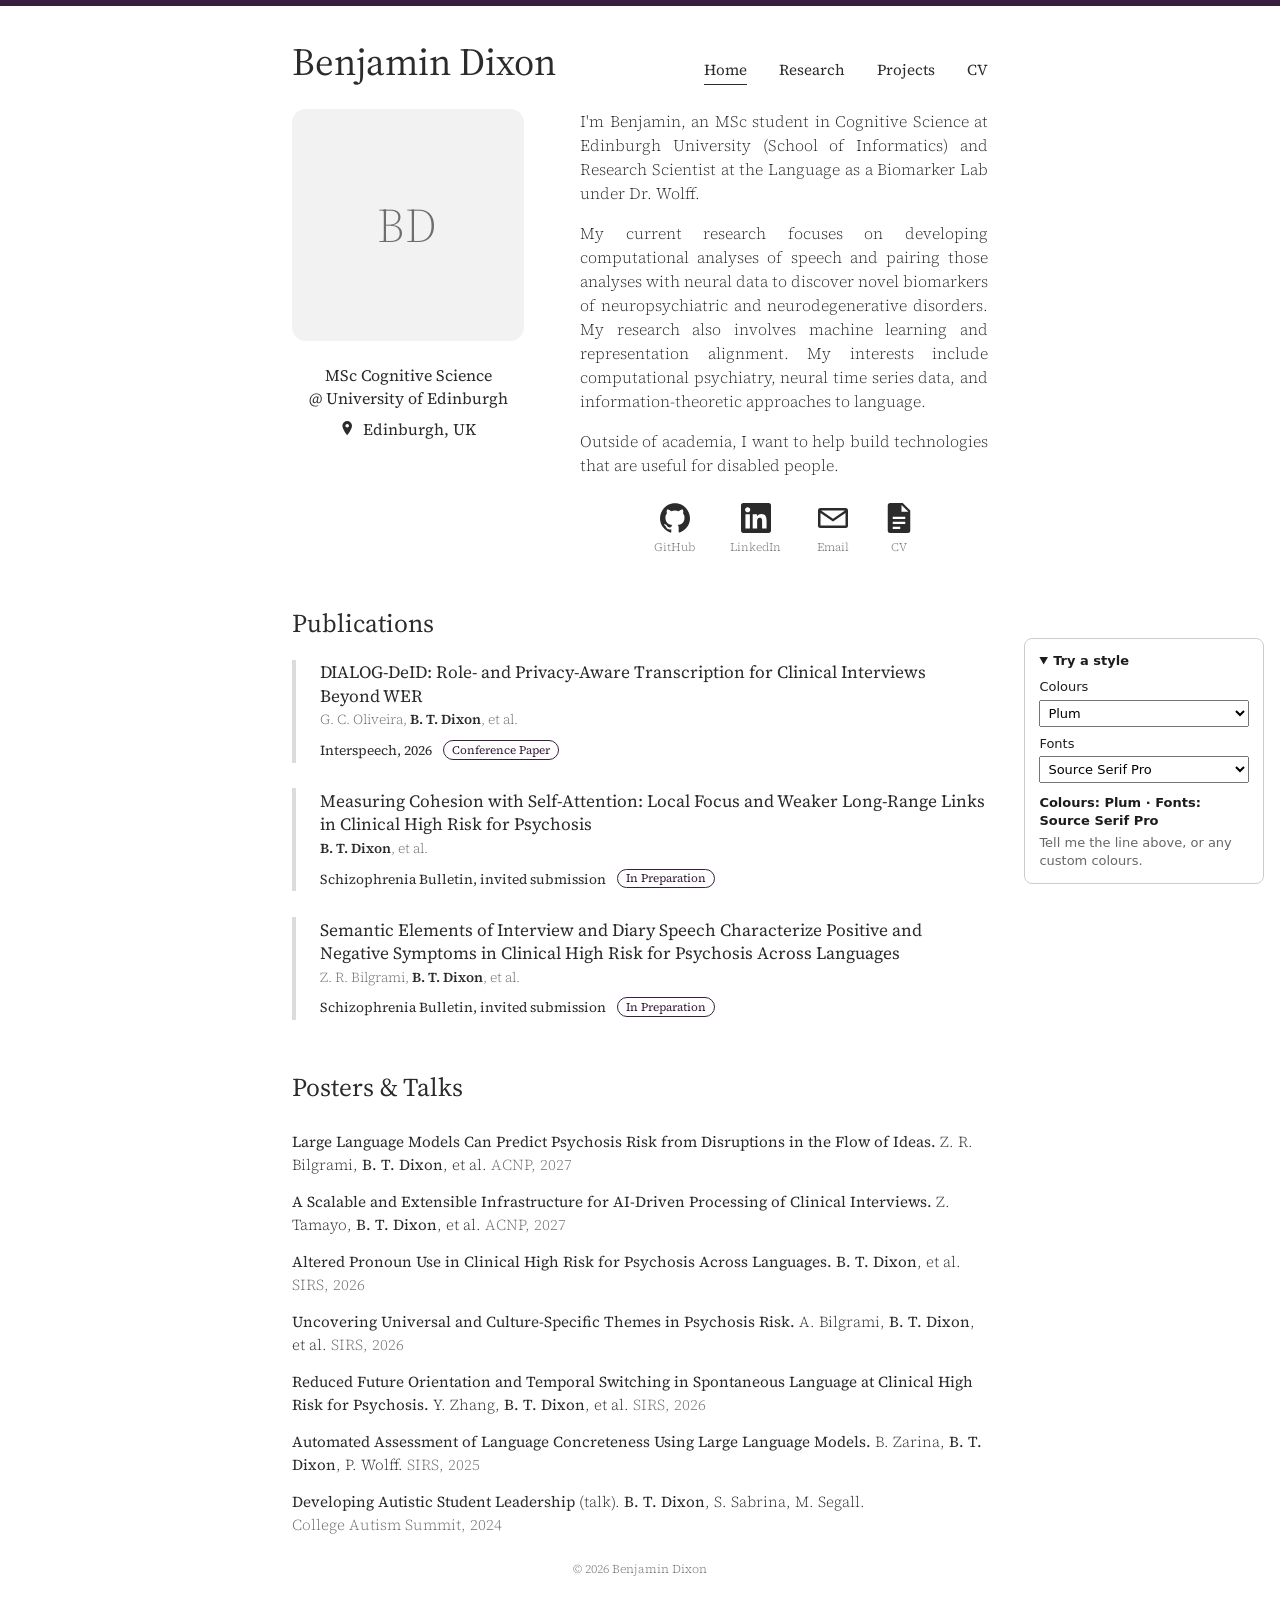
==== draft/index.html @ ce183cce "Add draft preview" ====
<!DOCTYPE html>
<html lang="en">
<head>
  <meta charset="utf-8">
  <meta name="robots" content="noindex">
  <meta name="viewport" content="width=device-width, initial-scale=1">
  <title>Benjamin Dixon</title>
  <meta name="description" content="Benjamin Dixon: MSc Cognitive Science, University of Edinburgh. Computational analyses of speech and neural data as biomarkers of neuropsychiatric disorders.">
  <link rel="preconnect" href="https://fonts.googleapis.com">
  <link rel="preconnect" href="https://fonts.gstatic.com" crossorigin>
  <link id="font-link" rel="stylesheet" href="https://fonts.googleapis.com/css2?family=Source+Serif+Pro:ital,wght@0,300;0,400;0,600;1,400&amp;display=swap">
  <link rel="stylesheet" href="style.css">
</head>
<body>

<!-- Icons, used below with <use href="#i-..."> -->
<svg width="0" height="0" style="position:absolute" aria-hidden="true">
  <symbol id="i-github" viewBox="0 0 24 24"><path fill="currentColor" d="M12 .297c-6.63 0-12 5.373-12 12 0 5.303 3.438 9.8 8.205 11.385.6.113.82-.258.82-.577 0-.285-.01-1.04-.015-2.04-3.338.724-4.042-1.61-4.042-1.61C4.422 18.070 3.633 17.700 3.633 17.700c-1.087-.744.084-.729.084-.729 1.205.084 1.838 1.236 1.838 1.236 1.070 1.835 2.809 1.305 3.495.998.108-.776.417-1.305.76-1.605-2.665-.3-5.466-1.332-5.466-5.930 0-1.310.465-2.380 1.235-3.220-.135-.303-.54-1.523.105-3.176 0 0 1.005-.322 3.300 1.230.96-.267 1.980-.399 3-.405 1.020.006 2.040.138 3 .405 2.280-1.552 3.285-1.230 3.285-1.230.645 1.653.24 2.873.12 3.176.765.84 1.230 1.910 1.230 3.220 0 4.610-2.805 5.625-5.475 5.920.42.36.81 1.096.81 2.220 0 1.606-.015 2.896-.015 3.286 0 .315.21.69.825.57C20.565 22.092 24 17.592 24 12.297c0-6.627-5.373-12-12-12"/></symbol>
  <symbol id="i-linkedin" viewBox="0 0 24 24"><path fill="currentColor" d="M20.447 20.452h-3.554v-5.569c0-1.328-.027-3.037-1.852-3.037-1.853 0-2.136 1.445-2.136 2.939v5.667H9.351V9h3.414v1.561h.046c.477-.9 1.637-1.85 3.37-1.85 3.601 0 4.267 2.37 4.267 5.455v6.286zM5.337 7.433c-1.144 0-2.063-.926-2.063-2.065 0-1.138.92-2.063 2.063-2.063 1.14 0 2.064.925 2.064 2.063 0 1.139-.925 2.065-2.064 2.065zm1.782 13.019H3.555V9h3.564v11.452zM22.225 0H1.771C.792 0 0 .774 0 1.729v20.542C0 23.227.792 24 1.771 24h20.451C23.2 24 24 23.227 24 22.271V1.729C24 .774 23.2 0 22.222 0h.003z"/></symbol>
  <symbol id="i-mail" viewBox="0 0 24 24"><path fill="currentColor" d="M2 4h20a2 2 0 0 1 2 2v12a2 2 0 0 1-2 2H2a2 2 0 0 1-2-2V6a2 2 0 0 1 2-2zm.4 2L12 12.6 21.6 6H2.4zM22 7.9l-10 6.9L2 7.9V18h20V7.9z"/></symbol>
  <symbol id="i-cv" viewBox="0 0 24 24"><path fill="currentColor" d="M5 0h10l6 6v16a2 2 0 0 1-2 2H5a2 2 0 0 1-2-2V2a2 2 0 0 1 2-2zm9 1.5V7h5.5L14 1.5zM7 11v1.8h10V11H7zm0 4v1.8h10V15H7zm0 4v1.8h6V19H7z"/></symbol>
  <symbol id="i-pin" viewBox="0 0 24 24"><path fill="currentColor" d="M12 0a8 8 0 0 0-8 8c0 6 8 16 8 16s8-10 8-16a8 8 0 0 0-8-8zm0 11a3 3 0 1 1 0-6 3 3 0 0 1 0 6z"/></symbol>
  <symbol id="i-code" viewBox="0 0 24 24"><path fill="none" stroke="currentColor" stroke-width="2" stroke-linecap="round" stroke-linejoin="round" d="M8 6l-6 6 6 6M16 6l6 6-6 6"/></symbol>
  <symbol id="i-chev" viewBox="0 0 24 24"><path fill="none" stroke="currentColor" stroke-width="2.5" stroke-linecap="round" stroke-linejoin="round" d="M6 9l6 6 6-6"/></symbol>
</svg>

<div class="topbar"></div>

<header class="wrap masthead">
  <a class="name" href="#home">Benjamin Dixon</a>
  <nav class="tabs" aria-label="Sections">
    <a href="#home">Home</a>
    <a href="#research">Research</a>
    <a href="#projects">Projects</a>
    <a href="../cv.pdf" class="external">CV</a>
  </nav>
</header>

<main class="wrap">

<!-- ========== HOME ========== -->
<section id="home" class="panel">
  <div class="intro">
    <aside class="profile">
      <!-- To add a photo: put photo.jpg in this folder and replace the div below with
           <img class="photo" src="photo.jpg" alt="Benjamin Dixon"> -->
      <div class="photo placeholder" aria-hidden="true">BD</div>
      <p class="profile-role">MSc Cognitive Science<br>@ University of Edinburgh</p>
      <p class="profile-place"><svg class="ic"><use href="#i-pin"/></svg> Edinburgh, UK</p>
    </aside>

    <div class="bio">
      <p>I'm Benjamin, an MSc student in Cognitive Science at Edinburgh University (School of Informatics) and Research Scientist at the Language as a Biomarker Lab under Dr. Wolff.</p>
      <p>My current research focuses on developing computational analyses of speech and pairing those analyses with neural data to discover novel biomarkers of neuropsychiatric and neurodegenerative disorders. My research also involves machine learning and representation alignment. My interests include computational psychiatry, neural time series data, and information-theoretic approaches to language.</p>
      <p>Outside of academia, I want to help build technologies that are useful for disabled people.</p>

      <ul class="icon-links">
        <li><a href="https://github.com/bentdixon"><svg><use href="#i-github"/></svg><span>GitHub</span></a></li>
        <li><a href="https://www.linkedin.com/in/benjamin-dixon"><svg><use href="#i-linkedin"/></svg><span>LinkedIn</span></a></li>
        <li><a href="mailto:btdixon@emory.edu"><svg><use href="#i-mail"/></svg><span>Email</span></a></li>
        <li><a href="../cv.pdf"><svg><use href="#i-cv"/></svg><span>CV</span></a></li>
      </ul>
    </div>
  </div>

  <h2>Publications</h2>

  <article class="entry">
    <h3>DIALOG-DeID: Role- and Privacy-Aware Transcription for Clinical Interviews Beyond WER</h3>
    <p class="authors">G. C. Oliveira, <b>B. T. Dixon</b>, et al.</p>
    <p class="venue">Interspeech, 2026 <span class="badge">Conference Paper</span></p>
  </article>

  <article class="entry">
    <h3>Measuring Cohesion with Self-Attention: Local Focus and Weaker Long-Range Links in Clinical High Risk for Psychosis</h3>
    <p class="authors"><b>B. T. Dixon</b>, et al.</p>
    <p class="venue">Schizophrenia Bulletin, invited submission <span class="badge">In Preparation</span></p>
  </article>

  <article class="entry">
    <h3>Semantic Elements of Interview and Diary Speech Characterize Positive and Negative Symptoms in Clinical High Risk for Psychosis Across Languages</h3>
    <p class="authors">Z. R. Bilgrami, <b>B. T. Dixon</b>, et al.</p>
    <p class="venue">Schizophrenia Bulletin, invited submission <span class="badge">In Preparation</span></p>
  </article>

  <h2>Posters &amp; Talks</h2>
  <ul class="plain">
    <li><b>Large Language Models Can Predict Psychosis Risk from Disruptions in the Flow of Ideas.</b> Z. R. Bilgrami, <b>B. T. Dixon</b>, et al. <span class="venue-inline">ACNP, 2027</span></li>
    <li><b>A Scalable and Extensible Infrastructure for AI-Driven Processing of Clinical Interviews.</b> Z. Tamayo, <b>B. T. Dixon</b>, et al. <span class="venue-inline">ACNP, 2027</span></li>
    <li><b>Altered Pronoun Use in Clinical High Risk for Psychosis Across Languages.</b> <b>B. T. Dixon</b>, et al. <span class="venue-inline">SIRS, 2026</span></li>
    <li><b>Uncovering Universal and Culture-Specific Themes in Psychosis Risk.</b> A. Bilgrami, <b>B. T. Dixon</b>, et al. <span class="venue-inline">SIRS, 2026</span></li>
    <li><b>Reduced Future Orientation and Temporal Switching in Spontaneous Language at Clinical High Risk for Psychosis.</b> Y. Zhang, <b>B. T. Dixon</b>, et al. <span class="venue-inline">SIRS, 2026</span></li>
    <li><b>Automated Assessment of Language Concreteness Using Large Language Models.</b> B. Zarina, <b>B. T. Dixon</b>, P. Wolff. <span class="venue-inline">SIRS, 2025</span></li>
    <li><b>Developing Autistic Student Leadership</b> (talk). <b>B. T. Dixon</b>, S. Sabrina, M. Segall. <span class="venue-inline">College Autism Summit, 2024</span></li>
  </ul>
</section>

<!-- ========== RESEARCH ========== -->
<section id="research" class="panel">
  <h2 class="first">Experience</h2>

  <details class="entry">
    <summary>
      <svg class="chev"><use href="#i-chev"/></svg>
      <h3>Research Scientist</h3>
      <p class="authors">Language as a Biomarker Lab, Emory University</p>
      <p class="venue">Sep 2026 – present</p>
    </summary>
    <ul class="more">
      <li>Model clinical interviews as time series of sentence embeddings and word-level surprisal, testing whether the long-range temporal structure of speech differs in early psychosis.</li>
      <li>Built attention-pooling classifiers that combine sentence-level LLM embeddings into one representation per interview, separating clinical high-risk participants from healthy controls.</li>
      <li>Fine-tune language models on naturalistic dialogue so model-based word predictability matches human judgments.</li>
    </ul>
  </details>

  <details class="entry">
    <summary>
      <svg class="chev"><use href="#i-chev"/></svg>
      <h3>Research Software Engineer</h3>
      <p class="authors">Language as a Biomarker Lab, Emory University</p>
      <p class="venue">Mar 2025 – Aug 2026</p>
    </summary>
    <ul class="more">
      <li>Led design of the speech and language feature set released to the NIMH Data Archive (Release 4) for the AMP SCZ consortium: 15,000+ interview transcripts across languages.</li>
      <li>Built speech pipelines (speaker separation, transcription) on a GPU cluster, halving inference time; processed 1,500 hours of interview audio.</li>
      <li>Bayesian mixed-effects models, decoding models on LLM embeddings, and cross-linguistic theme discovery.</li>
      <li>Mentored three undergraduate research assistants.</li>
    </ul>
  </details>

  <details class="entry">
    <summary>
      <svg class="chev"><use href="#i-chev"/></svg>
      <h3>Research Assistant</h3>
      <p class="authors">Language as a Biomarker Lab, Emory University</p>
      <p class="venue">May 2024 – Mar 2025</p>
    </summary>
    <ul class="more">
      <li>Measured concreteness of speech with large language models in clinical high-risk and healthy participants; presented at SIRS 2025 and in an honors thesis.</li>
    </ul>
  </details>

  <details class="entry">
    <summary>
      <svg class="chev"><use href="#i-chev"/></svg>
      <h3>Undergraduate Researcher</h3>
      <p class="authors">Directed Research, Emory University</p>
      <p class="venue">Sep 2023 – May 2024</p>
    </summary>
    <ul class="more">
      <li>Question answering over technical documentation with retrieval-augmented generation and a fine-tuned Flan-T5 model, reducing fabricated answers.</li>
    </ul>
  </details>

  <h2>Education</h2>
  <article class="entry">
    <h3>MSc Cognitive Science</h3>
    <p class="authors">University of Edinburgh</p>
    <p class="venue">2026 – 2027</p>
  </article>
  <article class="entry">
    <h3>BA Computer Science; BA Psychology &amp; Linguistics</h3>
    <p class="authors">Emory University · Highest Honors</p>
    <p class="venue">2021 – 2025</p>
    <p class="note">Thesis: <i>Automated Assessment of Concrete Language in Clinical High-Risk for Psychosis: A Novel Large Language Model Approach</i></p>
  </article>

  <h2>Teaching &amp; Service</h2>
  <ul class="timeline">
    <li>
      <div class="what"><span class="role">Advanced Team Member, Computer Vision</span><span class="org">HumanEd, University of Edinburgh</span></div>
      <div class="when"><span>2026 – present</span><span>Edinburgh, UK</span></div>
    </li>
    <li>
      <div class="what"><span class="role">Inaugural Cohort, Common Ground Leadership Programme</span><span class="org">University of Edinburgh</span></div>
      <div class="when"><span>2026 – 2027</span><span>Edinburgh, UK</span></div>
    </li>
    <li>
      <div class="what"><span class="role">Research Mentor</span><span class="org">Three undergraduate research assistants, Emory University</span></div>
      <div class="when"><span>2025 – 2026</span><span>Atlanta, GA</span></div>
    </li>
    <li>
      <div class="what"><span class="role">President</span><span class="org">Emory Autism Advocacy Organization</span></div>
      <div class="when"><span>2023 – 2025</span><span>Atlanta, GA</span></div>
    </li>
    <li>
      <div class="what"><span class="role">Co-lead, Sensory-Friendly Spaces Initiative</span><span class="org">Emory University</span></div>
      <div class="when"><span>2023 – 2025</span><span>Atlanta, GA</span></div>
    </li>
    <li>
      <div class="what"><span class="role">Tutor, Data Structures and Algorithms</span><span class="org">Math &amp; Computer Science Lab, Emory University</span></div>
      <div class="when"><span>2023 – 2024</span><span>Atlanta, GA</span></div>
    </li>
    <li>
      <div class="what"><span class="role">Summer Camp Instructor, Python and Robotics</span><span class="org">Tech Academy</span></div>
      <div class="when"><span>2022</span><span>Little Canada, MN</span></div>
    </li>
  </ul>

  <h2>Honors &amp; Awards</h2>
  <ul class="timeline">
    <li>
      <div class="what"><span class="role">1st Place, UN Sustainable Development Goals Challenge</span><span class="org">AdaHack, University of Edinburgh</span></div>
      <div class="when"><span>2026</span><span>Edinburgh, UK</span></div>
    </li>
    <li>
      <div class="what"><span class="role">Highest Honors</span><span class="org">Emory College of Arts and Sciences</span></div>
      <div class="when"><span>2025</span><span>Atlanta, GA</span></div>
    </li>
    <li>
      <div class="what"><span class="role">Highest Excellence in Psychology &amp; Linguistics</span><span class="org">Emory University</span></div>
      <div class="when"><span>2025</span><span>Atlanta, GA</span></div>
    </li>
    <li>
      <div class="what"><span class="role">Member</span><span class="org">Psi Chi International Honor Society in Psychology</span></div>
      <div class="when"><span>2024</span></div>
    </li>
  </ul>
</section>

<!-- ========== PROJECTS ========== -->
<section id="projects" class="panel">
  <h2 class="first">Projects</h2>

  <details class="entry">
    <summary>
      <svg class="chev"><use href="#i-chev"/></svg>
      <h3>Word Surprisal and EEG Encoding Models</h3>
      <p class="authors">Independent project</p>
      <p class="venue">2026</p>
    </summary>
    <ul class="more">
      <li>Tested whether language-model surprisal predicts EEG from 19 people listening to an audiobook, using ridge encoding models (temporal response functions).</li>
      <li>Surprisal improved prediction in 18 of 19 participants (p &lt; 0.001) beyond acoustic, timing and frequency controls, localized to a centro-parietal response at about 400 ms (N400).</li>
    </ul>
    <p class="links"><a href="https://github.com/bentdixon/word-surprisal-eeg-experiment"><svg><use href="#i-code"/></svg>Code</a></p>
  </details>

  <details class="entry">
    <summary>
      <svg class="chev"><use href="#i-chev"/></svg>
      <h3>tpg-onan: A Language Model That Reads Backwards</h3>
      <p class="authors">Independent project</p>
      <p class="venue">2026</p>
    </summary>
    <ul class="more">
      <li>Pretrained two identical nanochat base models on the same data, one predicting the next token and one predicting the previous token, so text can be generated in both directions.</li>
      <li>Predicting the past was consistently but only slightly harder: about 2.5–3% higher validation bits per byte at 537M and 897M parameters.</li>
    </ul>
    <p class="links"><a href="https://github.com/bentdixon/tpg-onan"><svg><use href="#i-code"/></svg>Code</a></p>
  </details>

  <details class="entry">
    <summary>
      <svg class="chev"><use href="#i-chev"/></svg>
      <h3>LifeLine: Plain-Language Guide to Edinburgh Public Services</h3>
      <p class="authors">Team of 3 · 1st Place, UN SDG Challenge, AdaHack</p>
      <p class="venue">2026</p>
    </summary>
    <ul class="more">
      <li>Fine-tuned a 1.5B-parameter language model (Qwen2.5, LoRA) to rewrite service descriptions in EasyRead for readers with learning disabilities, running offline on a laptop.</li>
    </ul>
    <p class="links"><a href="https://github.com/bentdixon/qwen2.5-1.5b-easy-read-lora"><svg><use href="#i-code"/></svg>Code</a></p>
  </details>

  <details class="entry">
    <summary>
      <svg class="chev"><use href="#i-chev"/></svg>
      <h3>Mammography + Chest X-Ray Embedding Fusion</h3>
      <p class="authors">Team lead · HITI Lab Datathon</p>
      <p class="venue">2026</p>
    </summary>
    <ul class="more">
      <li>Tested whether combining two imaging models' embeddings predicts 4 chronic diseases better than either alone; fusion improved diabetes and kidney disease screening.</li>
      <li>Compared penalized logistic regression and early-, late- and gated-fusion networks under nested cross-validation, with fairness checks across age, race and BMI.</li>
    </ul>
    <p class="links"><a href="https://github.com/bentdixon/hiti-datathon-2026-cxr-mammo"><svg><use href="#i-code"/></svg>Code</a></p>
  </details>

  <details class="entry">
    <summary>
      <svg class="chev"><use href="#i-chev"/></svg>
      <h3>AMP SCZ Language Release Pipeline</h3>
      <p class="authors">Language as a Biomarker Lab</p>
      <p class="venue">2025 – 2026</p>
    </summary>
    <ul class="more">
      <li>Open-source feature extraction behind the AMP SCZ speech and language data in the NIMH Data Archive, Release 4 onward.</li>
    </ul>
    <p class="links"><a href="https://github.com/bentdixon/ampscz-langsamp-release-pipeline"><svg><use href="#i-code"/></svg>Code</a></p>
  </details>

</section>

</main>

<footer>© 2026 Benjamin Dixon</footer>

<script src="tabs.js"></script>
<script src="picker.js"></script>
</body>
</html>
---- draft/style.css ----
/* All colours and fonts live here. Change these to restyle the site. */
:root {
  --bg: #ffffff;
  --text: #2b2b2b;
  --muted: #6e6e6e;
  --accent: #3a1e3f;       /* top bar, open entries, link hover */
  --border: #dcdcdc;       /* left bar on entries */
  --card: #f2f2f2;         /* photo placeholder */
  --accent-soft: #f2f2f2;
  --font-body: "Source Serif Pro", serif;
  --font-ui: "Source Serif Pro", serif;
}

* { box-sizing: border-box; }
html { font-size: 16px; }
body {
  margin: 0;
  background: var(--bg);
  color: var(--text);
  font-family: var(--font-body);
  font-weight: 300;
  line-height: 1.5;
}
b, strong { font-weight: 600; }
a { color: inherit; text-underline-offset: 0.15em; }
a:hover { color: var(--accent); }

.wrap { max-width: 46rem; margin: 0 auto; padding: 0 1.25rem; }
.topbar { height: 6px; background: var(--accent); }

/* Name and tabs */
.masthead { display: flex; justify-content: space-between; align-items: baseline; gap: 1rem; padding-top: 2.2rem; padding-bottom: 1.5rem; }
.name { font-size: 2.4rem; font-weight: 400; line-height: 1.1; text-decoration: none; color: var(--text); }
.tabs { display: flex; gap: 2rem; font-family: var(--font-ui); font-size: 0.95rem; font-weight: 400; }
.tabs a { text-decoration: none; padding-bottom: 0.15rem; border-bottom: 1px solid transparent; }
.tabs a[aria-current="page"] { border-bottom-color: currentColor; }

/* Panels */
.js .panel[hidden] { display: none; }
main { padding-bottom: 3rem; }

/* Intro: profile on the left, bio on the right */
.intro { display: grid; grid-template-columns: 14.5rem 1fr; gap: 3.5rem; align-items: start; }
.profile { text-align: center; }
.photo { display: block; width: 100%; aspect-ratio: 1; object-fit: cover; border-radius: 14px; }
.photo.placeholder { display: flex; align-items: center; justify-content: center; background: var(--card); color: var(--muted); font-size: 3rem; letter-spacing: 0.05em; }
.profile-role { margin: 1.4rem 0 0.4rem; font-weight: 400; line-height: 1.45; }
.profile-place { margin: 0; font-weight: 400; }
.ic { width: 0.9em; height: 0.9em; vertical-align: -0.08em; margin-right: 0.3rem; }

.bio p { margin: 0 0 1rem; text-align: justify; hyphens: auto; }
.icon-links { list-style: none; display: flex; justify-content: center; gap: 2.2rem; margin: 1.6rem 0 0; padding: 0; }
.icon-links a { display: flex; flex-direction: column; align-items: center; gap: 0.35rem; text-decoration: none; }
.icon-links svg { width: 30px; height: 30px; }
.icon-links span { font-size: 0.72rem; color: var(--muted); }

/* Headings */
h2 { font-size: 1.6rem; font-weight: 400; margin: 3rem 0 1.1rem; }
h2.first { margin-top: 0.5rem; }
h3 { font-size: 1.08rem; font-weight: 400; line-height: 1.35; margin: 0; }

/* Entries: a plain block with a bar on the left */
.entry { border-left: 4px solid var(--border); padding: 0.1rem 0 0.1rem 1.5rem; margin: 0 0 1.6rem; }
.entry .authors { margin: 0.15rem 0 0; font-size: 0.86rem; color: var(--muted); }
.entry .authors b { color: var(--text); }
.entry .venue { margin: 0.55rem 0 0; font-size: 0.86rem; font-weight: 400; }
.entry .note { margin: 0.4rem 0 0; font-size: 0.86rem; color: var(--muted); }

.badge { display: inline-block; margin-left: 0.5rem; padding: 0.05rem 0.5rem; border: 1px solid var(--accent); border-radius: 999px; color: var(--accent); font-size: 0.72rem; font-weight: 400; line-height: 1.4; vertical-align: 0.08em; white-space: nowrap; }

/* Expandable entries */
details.entry { position: relative; }
details.entry summary { list-style: none; cursor: pointer; }
details.entry summary::-webkit-details-marker { display: none; }
details.entry .chev { position: absolute; left: 0.35rem; top: 0.35rem; width: 0.8rem; height: 0.8rem; color: var(--muted); transition: none; }
details.entry[open] { border-left-color: var(--accent); }
details.entry[open] .chev { transform: rotate(180deg); }
details.entry summary:hover h3 { color: var(--accent); }
.more { margin: 0.8rem 0 0; padding-left: 1.1rem; font-size: 0.92rem; color: var(--muted); text-align: justify; }
.more li + li { margin-top: 0.35rem; }

.links { margin: 0.8rem 0 0; font-size: 0.88rem; display: flex; gap: 1.2rem; }
.links a { text-decoration: none; display: inline-flex; align-items: center; gap: 0.35rem; }
.links svg { width: 0.95rem; height: 0.95rem; }

/* Plain lists (posters, service, awards) */
ul.plain { list-style: none; margin: 0; padding: 0; font-size: 0.95rem; }
ul.plain li { padding: 0.45rem 0; }
ul.plain b { font-weight: 400; }
.venue-inline { color: var(--muted); white-space: nowrap; }
ul.dated li { display: flex; justify-content: space-between; gap: 1.5rem; }
ul.dated li span:last-child { color: var(--muted); white-space: nowrap; font-size: 0.88rem; }

/* Two-column lists: what on the left, date and place on the right */
ul.timeline { list-style: none; margin: 0; padding: 0; }
ul.timeline li { display: grid; grid-template-columns: 1fr auto; gap: 1.5rem; padding: 0.6rem 0; border-bottom: 1px solid var(--border); }
ul.timeline li:last-child { border-bottom: 0; }
.what, .when { display: flex; flex-direction: column; }
.what .role { font-weight: 400; }
.what .org, .when span + span { font-size: 0.86rem; color: var(--muted); }
.when { text-align: right; white-space: nowrap; font-size: 0.92rem; font-variant-numeric: tabular-nums; }

footer { text-align: center; font-size: 0.75rem; color: var(--muted); padding: 1rem 0 2.5rem; }

/* Phones */
@media (max-width: 40rem) {
  .masthead { flex-direction: column; align-items: flex-start; gap: 0.8rem; padding-top: 1.6rem; }
  .name { font-size: 2rem; }
  .tabs { gap: 1.4rem; }
  .intro { grid-template-columns: 1fr; gap: 1.5rem; }
  .profile { max-width: 13rem; margin: 0 auto; }
  .bio p { text-align: left; }
  .icon-links { gap: 1.6rem; }
  ul.dated li { flex-direction: column; gap: 0; }
  ul.timeline li { grid-template-columns: 1fr; gap: 0.2rem; }
  .when { text-align: left; flex-direction: row; gap: 0.6rem; }
}

@media print {
  .topbar, .tabs, #picker { display: none !important; }
  .js .panel[hidden] { display: block; }
  details.entry > *:not(summary) { display: block; }
}
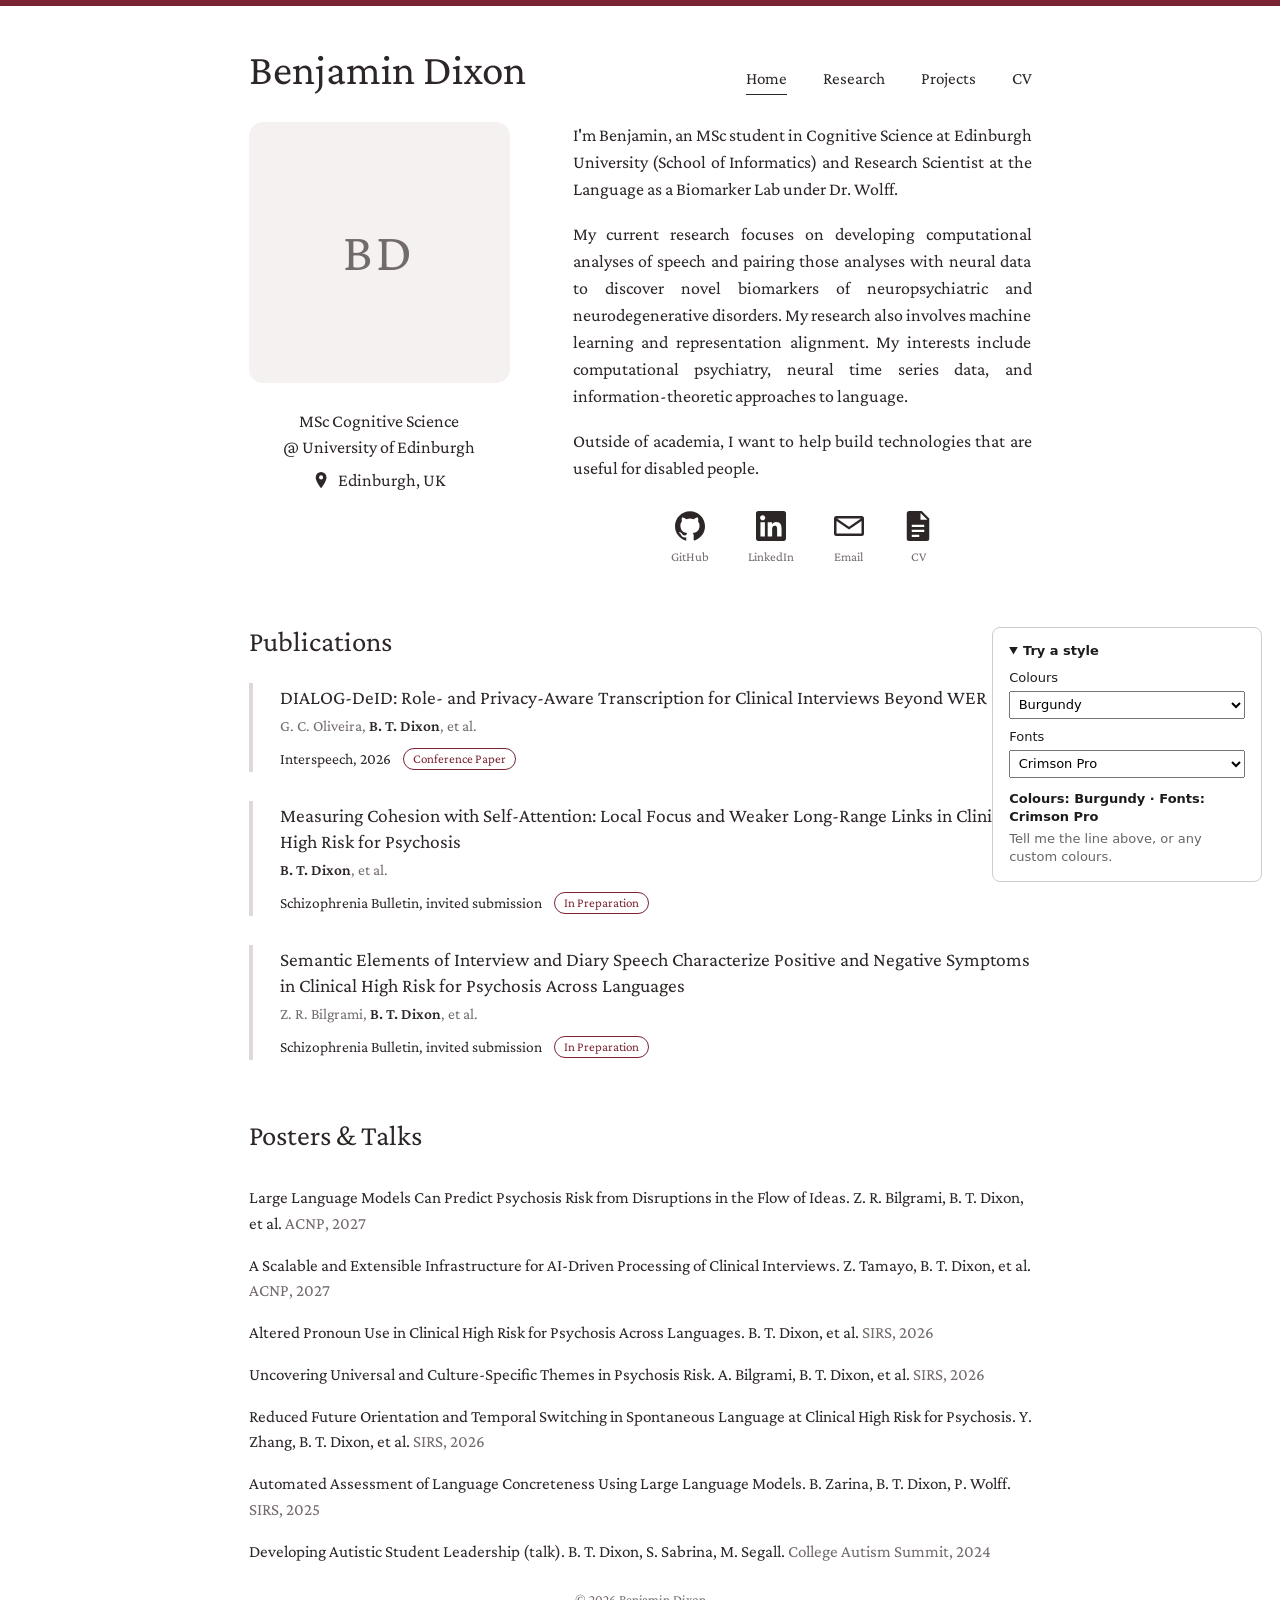
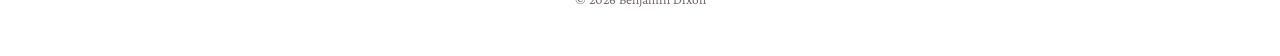
==== commit 26cdc553: "Update draft preview" ====
--- a/draft/index.html
+++ b/draft/index.html
@@ -8,7 +8,7 @@
   <meta name="description" content="Benjamin Dixon: MSc Cognitive Science, University of Edinburgh. Computational analyses of speech and neural data as biomarkers of neuropsychiatric disorders.">
   <link rel="preconnect" href="https://fonts.googleapis.com">
   <link rel="preconnect" href="https://fonts.gstatic.com" crossorigin>
-  <link id="font-link" rel="stylesheet" href="https://fonts.googleapis.com/css2?family=Source+Serif+Pro:ital,wght@0,300;0,400;0,600;1,400&amp;display=swap">
+  <link id="font-link" rel="stylesheet" href="https://fonts.googleapis.com/css2?family=Crimson+Pro:ital,wght@0,300..600;1,400&amp;display=swap">
   <link rel="stylesheet" href="style.css">
 </head>
 <body>
--- a/draft/style.css
+++ b/draft/style.css
@@ -1,24 +1,24 @@
 /* All colours and fonts live here. Change these to restyle the site. */
 :root {
   --bg: #ffffff;
-  --text: #2b2b2b;
-  --muted: #6e6e6e;
-  --accent: #3a1e3f;       /* top bar, open entries, link hover */
-  --border: #dcdcdc;       /* left bar on entries */
-  --card: #f2f2f2;         /* photo placeholder */
-  --accent-soft: #f2f2f2;
-  --font-body: "Source Serif Pro", serif;
-  --font-ui: "Source Serif Pro", serif;
+  --text: #2d2626;
+  --muted: #736a6a;
+  --accent: #7a2433;       /* burgundy: top bar, open entries, badges, link hover */
+  --border: #e0d8d8;       /* left bar on entries, row lines */
+  --card: #f5f1f1;         /* photo placeholder */
+  --accent-soft: #f5f1f1;
+  --font-body: "Crimson Pro", Georgia, serif;
+  --font-ui: "Crimson Pro", Georgia, serif;
 }
 
 * { box-sizing: border-box; }
-html { font-size: 16px; }
+html { font-size: 18px; }
 body {
   margin: 0;
   background: var(--bg);
   color: var(--text);
   font-family: var(--font-body);
-  font-weight: 300;
+  font-weight: 400;
   line-height: 1.5;
 }
 b, strong { font-weight: 600; }
